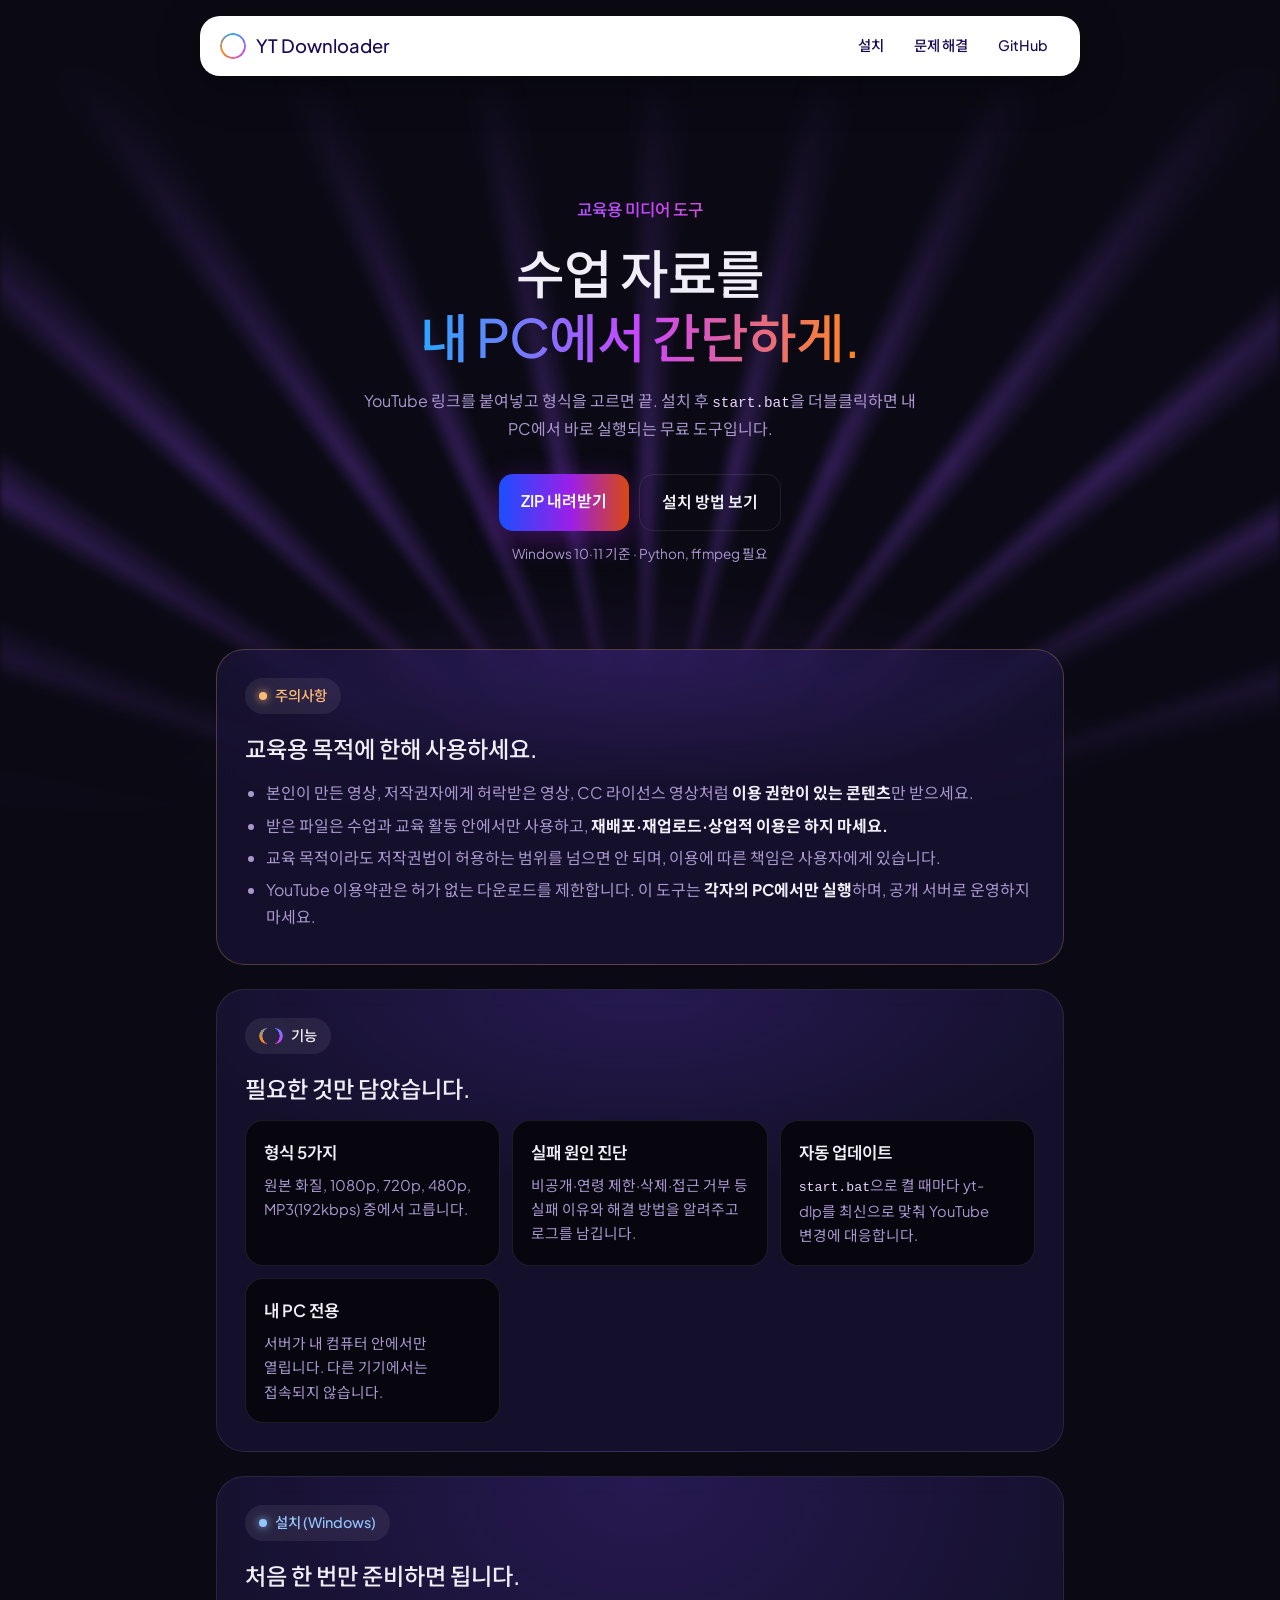
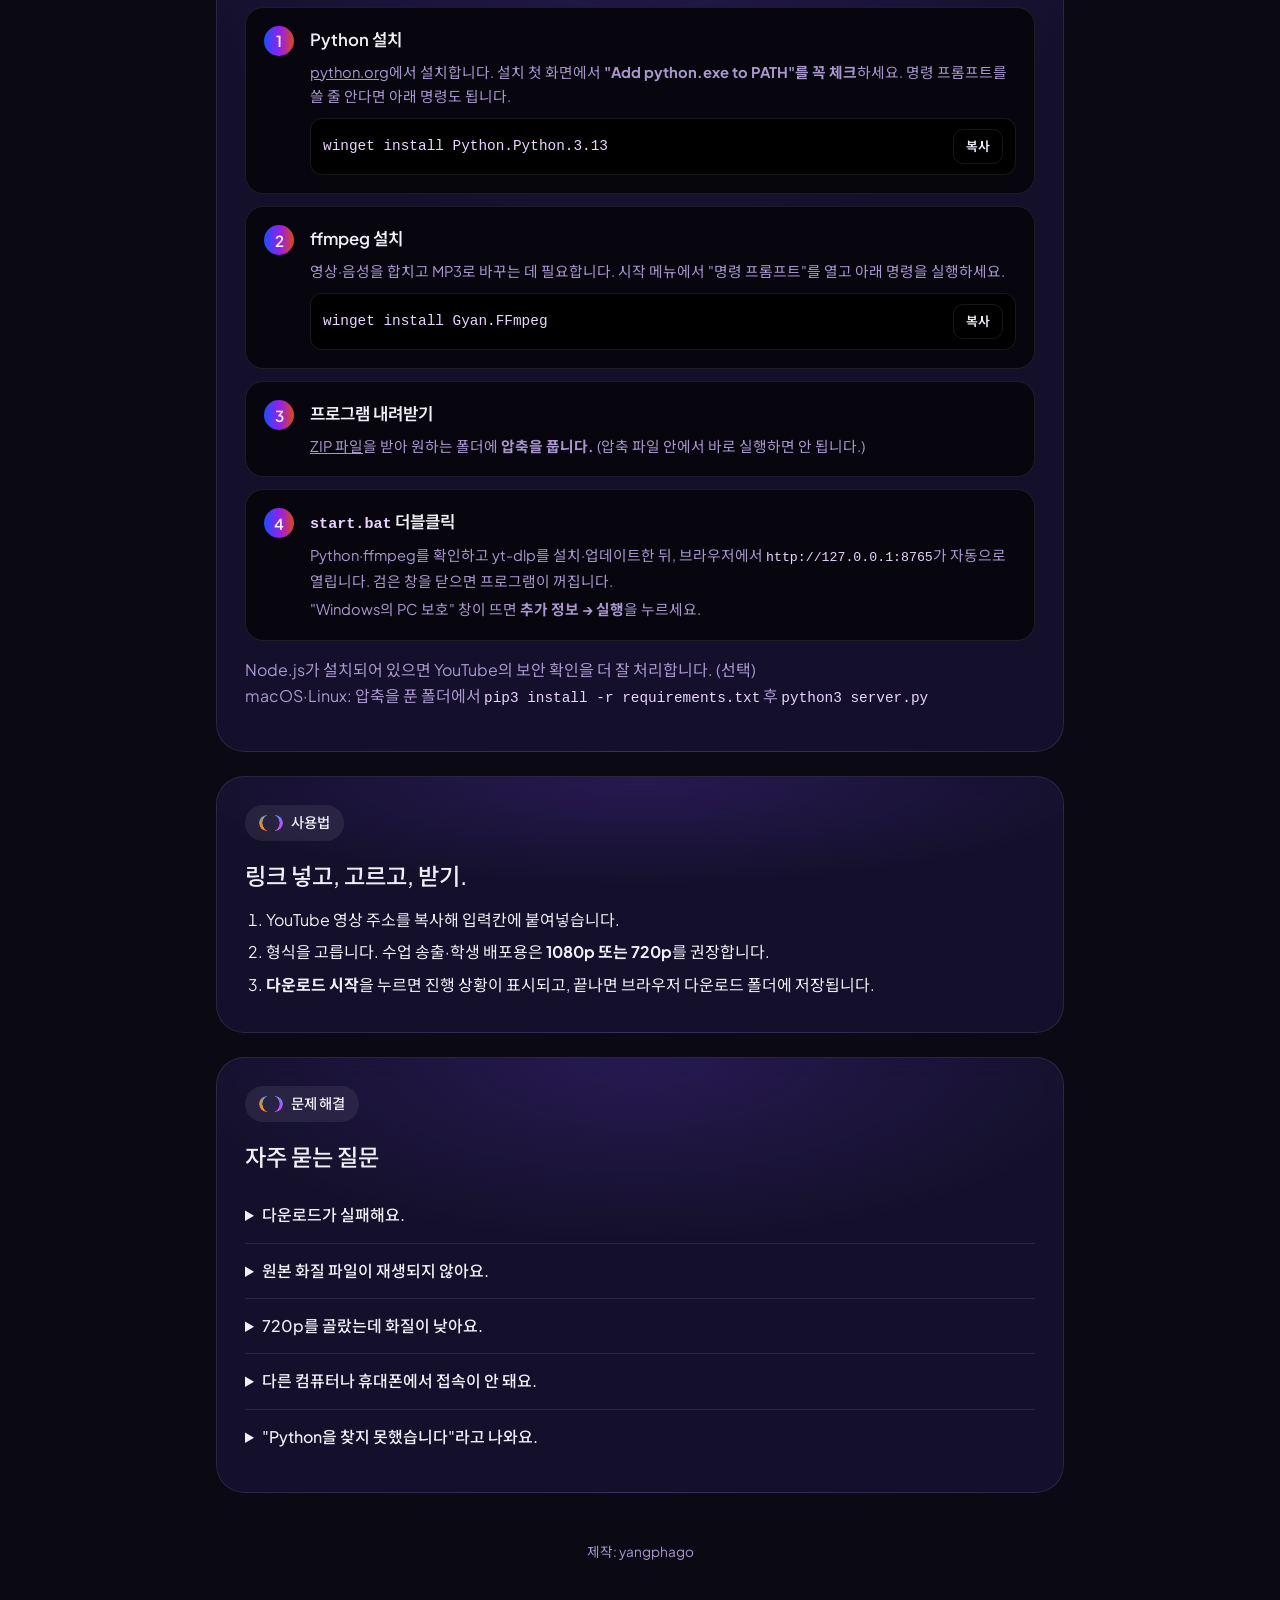
==== docs/index.html @ d8f743e7 "feat: add Windows launcher and GitHub Pages install guide - start.bat checks Python and ffmpeg, inst" ====
<!doctype html>
<html lang="ko">
<head>
  <meta charset="utf-8">
  <meta name="viewport" content="width=device-width, initial-scale=1">
  <title>유튜브 다운로더 · 교육용 설치 안내</title>
  <meta name="description" content="수업 자료 준비를 위해 내 PC에서 실행하는 무료 유튜브 다운로더. 교육용 목적에 한해 사용합니다.">
  <meta property="og:title" content="유튜브 다운로더 · 교육용">
  <meta property="og:description" content="내 PC에서 실행하는 교육용 유튜브 다운로더 설치 안내">
  <meta property="og:type" content="website">
  <link rel="icon" href="favicon.svg" type="image/svg+xml">
  <link rel="preconnect" href="https://fonts.googleapis.com">
  <link rel="preconnect" href="https://fonts.gstatic.com" crossorigin>
  <link rel="stylesheet" href="https://fonts.googleapis.com/css2?family=Plus+Jakarta+Sans:wght@400;500;600&family=Noto+Sans+KR:wght@400;500;700&display=swap">
  <style>
    :root {
      --bg: #0B0A14; --surface: rgba(30, 22, 64, .55); --surface-2: #07060F;
      --line: rgba(255, 255, 255, .09); --text: #F1EEF7; --muted: #A997CE; --ink: #1A0B54;
      --ok: #6EE7B7; --warn: #FDBA74; --info: #93C5FD;
      --grad: linear-gradient(90deg, #2BA7FF, #CA45FF 50%, #FE881B);
      --grad-btn: linear-gradient(90deg, #1C4EFF, #9B1FE8 55%, #D9480F);
      --font: "Plus Jakarta Sans", "Noto Sans KR", "Malgun Gothic", system-ui, sans-serif;
    }
    * { box-sizing: border-box; }
    html { background: var(--bg); scroll-behavior: smooth; }
    body { margin: 0; background: var(--bg); color: var(--text); font-family: var(--font); line-height: 1.65; word-break: keep-all; overflow-x: hidden; position: relative; }
    a { color: inherit; }
    .rays {
      position: absolute; inset: 0 0 auto 0; height: 820px; z-index: 0; pointer-events: none;
      background:
        radial-gradient(60% 45% at 50% 100%, rgba(170, 70, 255, .35), transparent 70%),
        repeating-conic-gradient(from 270deg at 50% 105%, rgba(0,0,0,0) 0deg 5deg, rgba(150,80,255,.28) 7deg, rgba(0,0,0,0) 10deg 12deg);
      -webkit-mask-image: linear-gradient(to bottom, transparent 5%, #000 55%, transparent 98%);
              mask-image: linear-gradient(to bottom, transparent 5%, #000 55%, transparent 98%);
      filter: blur(3px);
    }
    .nav {
      position: sticky; top: 16px; z-index: 10; max-width: 880px; width: calc(100% - 32px); margin: 16px auto 0;
      padding: 12px 20px; display: flex; align-items: center; justify-content: space-between; gap: 12px;
      background: #fff; color: var(--ink); border-radius: 20px; box-shadow: 0 10px 40px rgba(0,0,0,.35);
    }
    .brand { display: inline-flex; align-items: center; gap: 10px; text-decoration: none; font-size: 1.15rem; font-weight: 500; white-space: nowrap; }
    .ring { width: 26px; height: 26px; border-radius: 50%; flex: none;
      background: conic-gradient(#2BA7FF, #CA45FF, #FE881B, #2BA7FF);
      -webkit-mask: radial-gradient(circle, transparent 58%, #000 61%); mask: radial-gradient(circle, transparent 58%, #000 61%); }
    .ring.small { width: 16px; height: 16px; }
    .nav-links { display: flex; gap: 6px; }
    .nav-links a { text-decoration: none; font-size: .9rem; font-weight: 500; padding: 6px 12px; border-radius: 999px; }
    .nav-links a:hover { background: #F1ECFF; }
    main { position: relative; z-index: 1; max-width: 880px; margin: 0 auto; padding: 0 16px; }
    section { scroll-margin-top: 100px; }
    .hero { text-align: center; padding: 120px 0 72px; }
    .eyebrow { font-size: 1.05rem; font-weight: 500; margin: 0 0 18px; }
    .gradient-text { background: var(--grad); -webkit-background-clip: text; background-clip: text; color: transparent; }
    h1 { font-size: clamp(2rem, 6vw, 3.3rem); font-weight: 500; line-height: 1.2; letter-spacing: -.02em; margin: 0 0 20px; }
    .lead { color: var(--muted); max-width: 560px; margin: 0 auto; }
    .cta { display: flex; justify-content: center; flex-wrap: wrap; gap: 10px; margin-top: 32px; }
    .btn { display: inline-block; border: 0; border-radius: 14px; padding: 14px 22px; font: inherit; font-weight: 600; text-decoration: none; cursor: pointer; text-align: center; }
    .primary { color: #fff; background: var(--grad-btn); box-shadow: 0 8px 30px rgba(155,31,232,.35); }
    .primary:hover { box-shadow: 0 8px 36px rgba(155,31,232,.55); }
    .ghost { color: var(--text); background: transparent; border: 1px solid var(--line); }
    .ghost:hover { border-color: rgba(255,255,255,.3); }
    .small { padding: 6px 12px; font-size: .8rem; border-radius: 10px; }
    .meta { color: var(--muted); font-size: .85rem; margin-top: 12px; }
    .panel {
      background: radial-gradient(80% 60% at 50% 0%, rgba(120,70,255,.18), transparent 70%), var(--surface);
      border: 1px solid var(--line); border-radius: 28px; padding: 28px; margin-bottom: 24px; backdrop-filter: blur(12px);
    }
    .pill { display: inline-flex; align-items: center; gap: 8px; padding: 6px 14px; border-radius: 999px; background: rgba(255,255,255,.07); font-size: .9rem; font-weight: 500; }
    .dot { width: 8px; height: 8px; border-radius: 50%; }
    .warn { color: var(--warn); } .warn .dot { background: var(--warn); box-shadow: 0 0 10px var(--warn); }
    .info { color: var(--info); } .info .dot { background: var(--info); box-shadow: 0 0 10px var(--info); }
    h2 { font-size: 1.45rem; font-weight: 500; margin: 16px 0 12px; }
    h3 { font-size: 1.05rem; font-weight: 600; margin: 0 0 6px; }
    p { margin: 0 0 12px; }
    .muted { color: var(--muted); }
    ul, ol { margin: 0; padding-left: 1.3em; }
    li { margin: 6px 0; }
    .notice { border-color: rgba(253,186,116,.25); }
    .notice ul { color: var(--muted); }
    .notice strong { color: var(--text); }
    .grid { display: grid; grid-template-columns: repeat(auto-fit, minmax(220px, 1fr)); gap: 12px; margin-top: 8px; }
    .card { padding: 18px; border-radius: 18px; background: var(--surface-2); border: 1px solid var(--line); }
    .card p { color: var(--muted); font-size: .92rem; margin: 0; }
    .steps { list-style: none; padding: 0; counter-reset: step; }
    .steps > li { position: relative; padding: 18px 18px 18px 64px; margin: 12px 0; border-radius: 18px; background: var(--surface-2); border: 1px solid var(--line); }
    .steps > li::before {
      counter-increment: step; content: counter(step);
      position: absolute; left: 18px; top: 18px; width: 30px; height: 30px; border-radius: 50%;
      display: grid; place-items: center; font-weight: 600; font-size: .95rem; color: #fff; background: var(--grad-btn);
    }
    .steps p { color: var(--muted); font-size: .92rem; margin: 4px 0 0; }
    .cmd { display: flex; align-items: center; gap: 10px; flex-wrap: wrap; margin-top: 10px; padding: 10px 12px; border-radius: 12px; background: #000; border: 1px solid var(--line); }
    .cmd code { flex: 1; min-width: 0; overflow-wrap: anywhere; }
    code, kbd { font-family: Consolas, ui-monospace, monospace; font-size: .9em; }
    code { color: #E9D5FF; }
    details { border-top: 1px solid var(--line); padding: 14px 0; }
    details:first-of-type { border-top: 0; }
    summary { cursor: pointer; font-weight: 500; }
    details p { color: var(--muted); margin-top: 10px; }
    .footer { position: relative; z-index: 1; text-align: center; color: var(--muted); font-size: .85rem; padding: 24px 16px 48px; }
    @media (max-width: 560px) {
      .hero { padding: 88px 0 48px; }
      .panel { padding: 20px 16px; border-radius: 22px; }
      .nav-links a.hide-sm { display: none; }
      .steps > li { padding: 60px 16px 16px; }
    }
  </style>
</head>
<body>
  <div class="rays" aria-hidden="true"></div>

  <header class="nav">
    <a class="brand" href="#"><span class="ring" aria-hidden="true"></span><span>YT Downloader</span></a>
    <nav class="nav-links" aria-label="페이지 메뉴">
      <a href="#install">설치</a>
      <a class="hide-sm" href="#faq">문제 해결</a>
      <a href="https://github.com/roughkyo/youtubedown">GitHub</a>
    </nav>
  </header>

  <main>
    <section class="hero">
      <p class="eyebrow gradient-text">교육용 미디어 도구</p>
      <h1>수업 자료를<br><span class="gradient-text">내 PC에서 간단하게.</span></h1>
      <p class="lead">YouTube 링크를 붙여넣고 형식을 고르면 끝. 설치 후 <code>start.bat</code>을 더블클릭하면 내 PC에서 바로 실행되는 무료 도구입니다.</p>
      <div class="cta">
        <a class="btn primary" href="https://github.com/roughkyo/youtubedown/archive/refs/heads/main.zip">ZIP 내려받기</a>
        <a class="btn ghost" href="#install">설치 방법 보기</a>
      </div>
      <p class="meta">Windows 10·11 기준 · Python, ffmpeg 필요</p>
    </section>

    <section class="panel notice" aria-labelledby="notice-title">
      <span class="pill warn"><span class="dot" aria-hidden="true"></span>주의사항</span>
      <h2 id="notice-title">교육용 목적에 한해 사용하세요.</h2>
      <ul>
        <li>본인이 만든 영상, 저작권자에게 허락받은 영상, CC 라이선스 영상처럼 <strong>이용 권한이 있는 콘텐츠</strong>만 받으세요.</li>
        <li>받은 파일은 수업과 교육 활동 안에서만 사용하고, <strong>재배포·재업로드·상업적 이용은 하지 마세요.</strong></li>
        <li>교육 목적이라도 저작권법이 허용하는 범위를 넘으면 안 되며, 이용에 따른 책임은 사용자에게 있습니다.</li>
        <li>YouTube 이용약관은 허가 없는 다운로드를 제한합니다. 이 도구는 <strong>각자의 PC에서만 실행</strong>하며, 공개 서버로 운영하지 마세요.</li>
      </ul>
    </section>

    <section class="panel" aria-labelledby="features-title">
      <span class="pill"><span class="ring small" aria-hidden="true"></span>기능</span>
      <h2 id="features-title">필요한 것만 담았습니다.</h2>
      <div class="grid">
        <div class="card"><h3>형식 5가지</h3><p>원본 화질, 1080p, 720p, 480p, MP3(192kbps) 중에서 고릅니다.</p></div>
        <div class="card"><h3>실패 원인 진단</h3><p>비공개·연령 제한·삭제·접근 거부 등 실패 이유와 해결 방법을 알려주고 로그를 남깁니다.</p></div>
        <div class="card"><h3>자동 업데이트</h3><p><code>start.bat</code>으로 켤 때마다 yt-dlp를 최신으로 맞춰 YouTube 변경에 대응합니다.</p></div>
        <div class="card"><h3>내 PC 전용</h3><p>서버가 내 컴퓨터 안에서만 열립니다. 다른 기기에서는 접속되지 않습니다.</p></div>
      </div>
    </section>

    <section class="panel" id="install" aria-labelledby="install-title">
      <span class="pill info"><span class="dot" aria-hidden="true"></span>설치 (Windows)</span>
      <h2 id="install-title">처음 한 번만 준비하면 됩니다.</h2>
      <ol class="steps">
        <li>
          <h3>Python 설치</h3>
          <p><a href="https://www.python.org/downloads/">python.org</a>에서 설치합니다. 설치 첫 화면에서 <strong>"Add python.exe to PATH"를 꼭 체크</strong>하세요. 명령 프롬프트를 쓸 줄 안다면 아래 명령도 됩니다.</p>
          <div class="cmd"><code>winget install Python.Python.3.13</code><button class="btn ghost small copy" type="button">복사</button></div>
        </li>
        <li>
          <h3>ffmpeg 설치</h3>
          <p>영상·음성을 합치고 MP3로 바꾸는 데 필요합니다. 시작 메뉴에서 "명령 프롬프트"를 열고 아래 명령을 실행하세요.</p>
          <div class="cmd"><code>winget install Gyan.FFmpeg</code><button class="btn ghost small copy" type="button">복사</button></div>
        </li>
        <li>
          <h3>프로그램 내려받기</h3>
          <p><a href="https://github.com/roughkyo/youtubedown/archive/refs/heads/main.zip">ZIP 파일</a>을 받아 원하는 폴더에 <strong>압축을 풉니다.</strong> (압축 파일 안에서 바로 실행하면 안 됩니다.)</p>
        </li>
        <li>
          <h3><code>start.bat</code> 더블클릭</h3>
          <p>Python·ffmpeg를 확인하고 yt-dlp를 설치·업데이트한 뒤, 브라우저에서 <code>http://127.0.0.1:8765</code>가 자동으로 열립니다. 검은 창을 닫으면 프로그램이 꺼집니다.</p>
          <p>"Windows의 PC 보호" 창이 뜨면 <strong>추가 정보 → 실행</strong>을 누르세요.</p>
        </li>
      </ol>
      <p class="muted" style="margin-top:16px">Node.js가 설치되어 있으면 YouTube의 보안 확인을 더 잘 처리합니다. (선택)<br>
        macOS·Linux: 압축을 푼 폴더에서 <code>pip3 install -r requirements.txt</code> 후 <code>python3 server.py</code></p>
    </section>

    <section class="panel" aria-labelledby="usage-title">
      <span class="pill"><span class="ring small" aria-hidden="true"></span>사용법</span>
      <h2 id="usage-title">링크 넣고, 고르고, 받기.</h2>
      <ol>
        <li>YouTube 영상 주소를 복사해 입력칸에 붙여넣습니다.</li>
        <li>형식을 고릅니다. 수업 송출·학생 배포용은 <strong>1080p 또는 720p</strong>를 권장합니다.</li>
        <li><strong>다운로드 시작</strong>을 누르면 진행 상황이 표시되고, 끝나면 브라우저 다운로드 폴더에 저장됩니다.</li>
      </ol>
    </section>

    <section class="panel" id="faq" aria-labelledby="faq-title">
      <span class="pill"><span class="ring small" aria-hidden="true"></span>문제 해결</span>
      <h2 id="faq-title">자주 묻는 질문</h2>
      <details>
        <summary>다운로드가 실패해요.</summary>
        <p>화면에 실패 원인과 해결 방법이 표시되고, "실패 로그 받기"로 자세한 기록을 볼 수 있습니다. "접근 거부(403)"나 "추출기 오류"라면 프로그램을 끄고 <code>start.bat</code>으로 다시 켜서 yt-dlp를 업데이트하세요.</p>
      </details>
      <details>
        <summary>원본 화질 파일이 재생되지 않아요.</summary>
        <p>원본 화질은 4K·AV1 코덱이거나 mkv 파일인 경우가 많아 오래된 PC나 기본 플레이어에서 재생되지 않을 수 있습니다. VLC 같은 플레이어를 쓰거나 1080p·720p로 다시 받으세요.</p>
      </details>
      <details>
        <summary>720p를 골랐는데 화질이 낮아요.</summary>
        <p>원래 영상에 그 화질이 없으면 있는 화질 중 가장 가까운 것으로 저장됩니다.</p>
      </details>
      <details>
        <summary>다른 컴퓨터나 휴대폰에서 접속이 안 돼요.</summary>
        <p>정상입니다. 이 도구는 실행한 PC 안에서만 열리도록 만들어졌습니다. 다른 PC에서 쓰려면 그 PC에도 설치하세요.</p>
      </details>
      <details>
        <summary>"Python을 찾지 못했습니다"라고 나와요.</summary>
        <p>Python을 설치할 때 "Add python.exe to PATH"를 체크하지 않은 경우입니다. Python 설치 프로그램을 다시 실행해 "Modify"에서 PATH 옵션을 켜거나, 다시 설치하세요.</p>
      </details>
    </section>
  </main>

  <footer class="footer">제작: yangphago</footer>

  <script>
    document.querySelectorAll(".copy").forEach((btn) => {
      btn.addEventListener("click", async () => {
        const text = btn.previousElementSibling.textContent;
        try { await navigator.clipboard.writeText(text); btn.textContent = "복사됨"; }
        catch { btn.textContent = "직접 선택해 복사하세요"; }
        setTimeout(() => { btn.textContent = "복사"; }, 1800);
      });
    });
  </script>
</body>
</html>
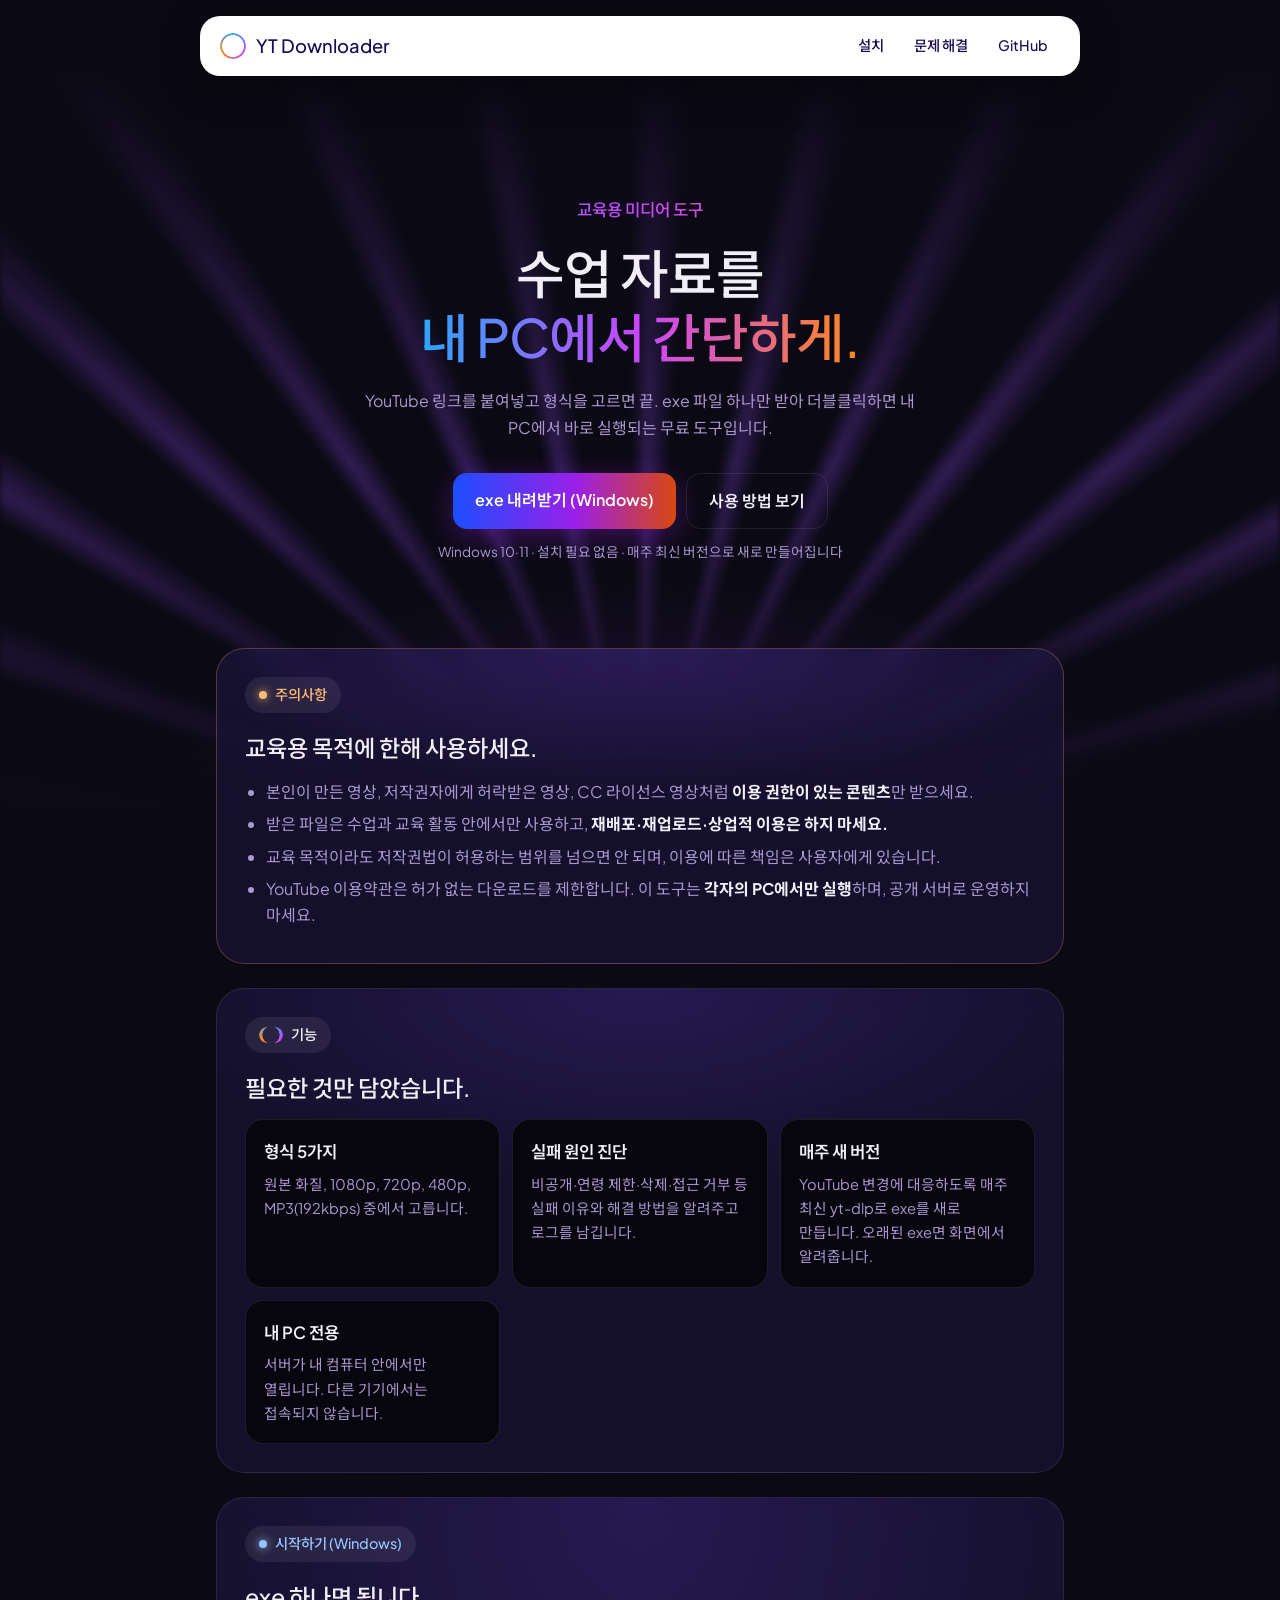
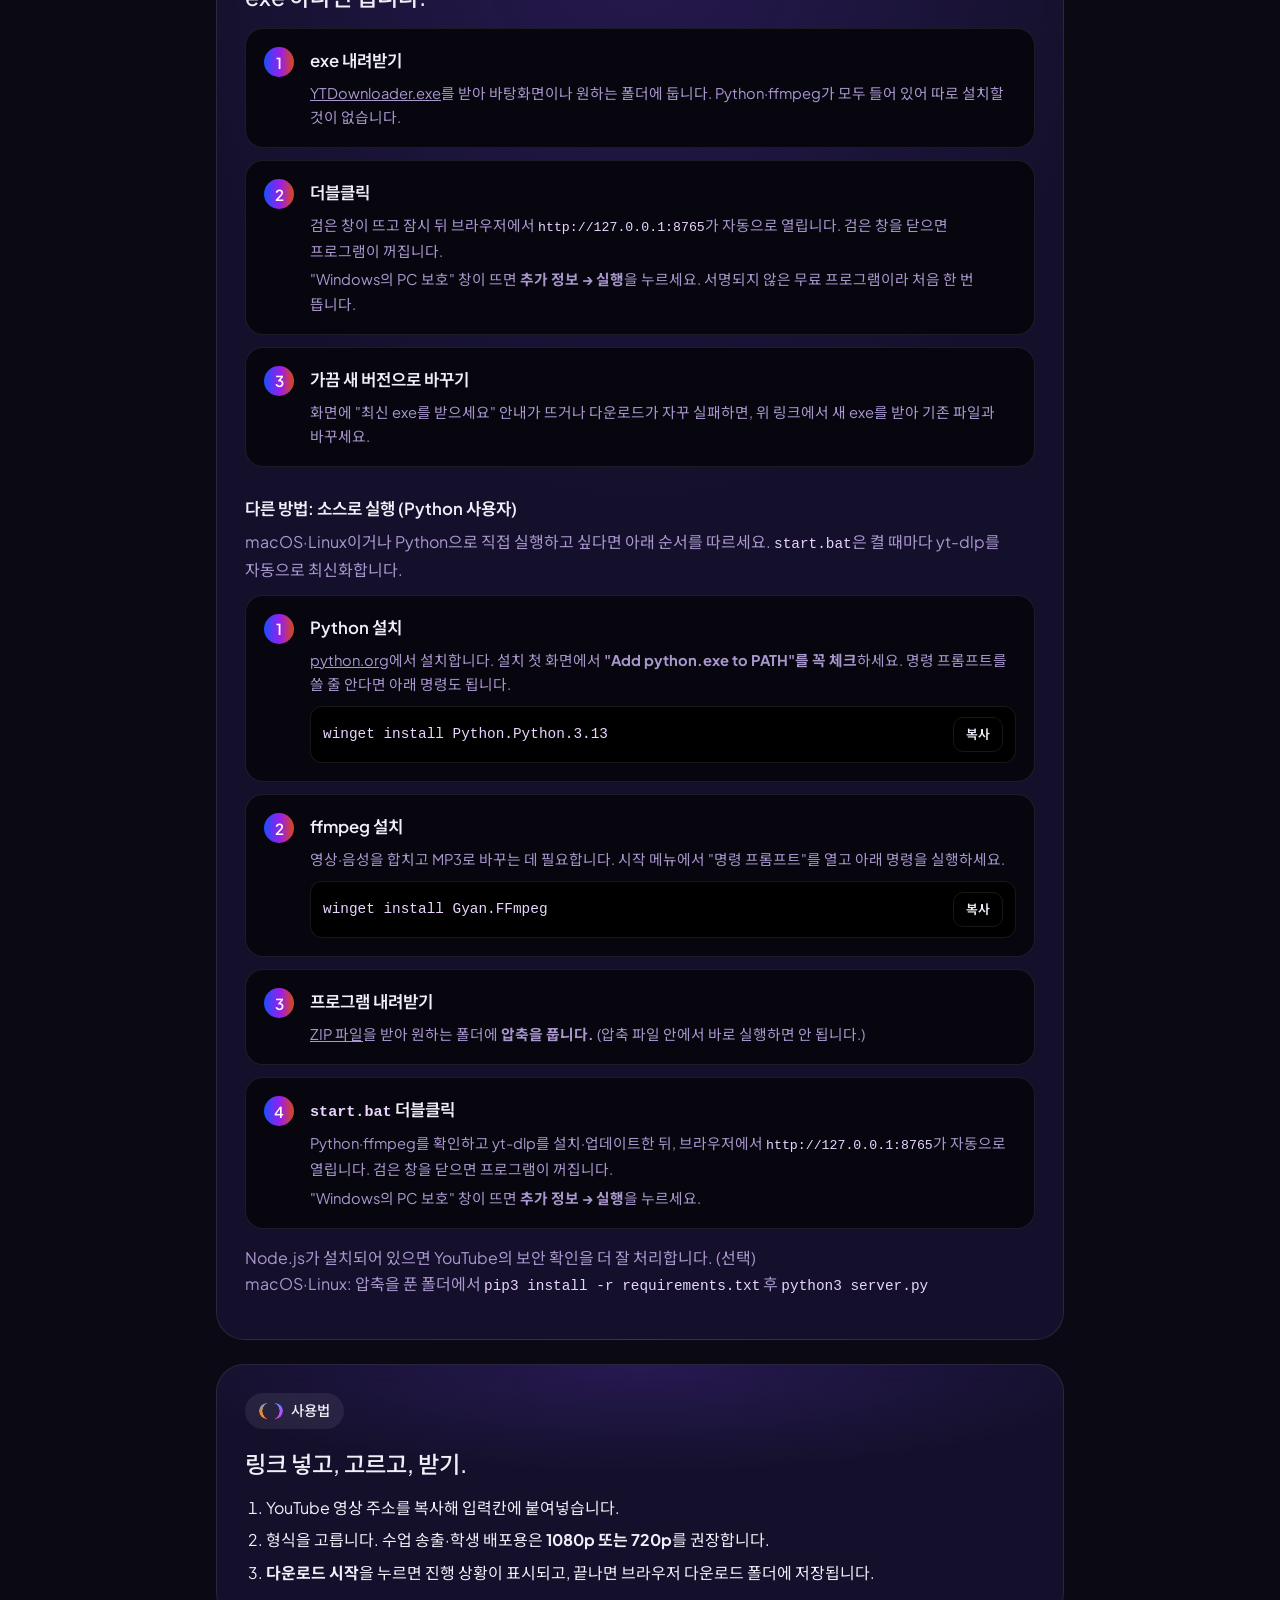
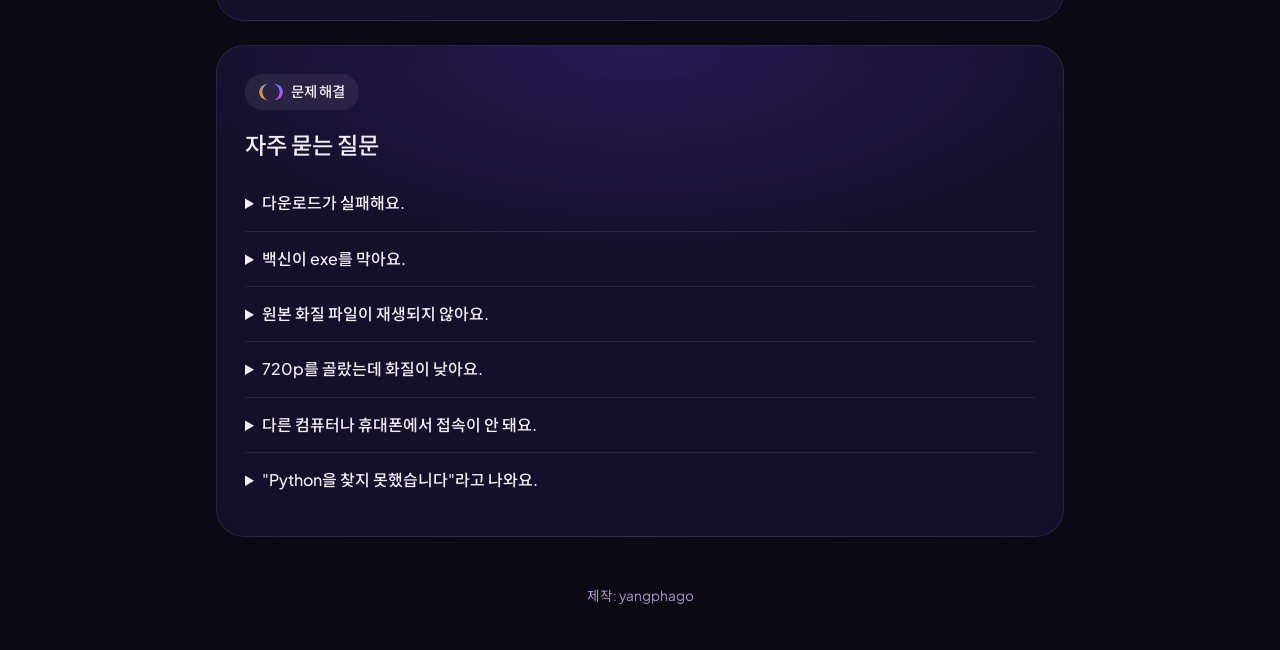
==== commit c0a7cc83: "feat: distribute as a single Windows exe with weekly rebuilds - paths.py: one owner for resource, lo" ====
--- a/docs/index.html
+++ b/docs/index.html
@@ -123,12 +123,12 @@
     <section class="hero">
       <p class="eyebrow gradient-text">교육용 미디어 도구</p>
       <h1>수업 자료를<br><span class="gradient-text">내 PC에서 간단하게.</span></h1>
-      <p class="lead">YouTube 링크를 붙여넣고 형식을 고르면 끝. 설치 후 <code>start.bat</code>을 더블클릭하면 내 PC에서 바로 실행되는 무료 도구입니다.</p>
+      <p class="lead">YouTube 링크를 붙여넣고 형식을 고르면 끝. exe 파일 하나만 받아 더블클릭하면 내 PC에서 바로 실행되는 무료 도구입니다.</p>
       <div class="cta">
-        <a class="btn primary" href="https://github.com/roughkyo/youtubedown/archive/refs/heads/main.zip">ZIP 내려받기</a>
-        <a class="btn ghost" href="#install">설치 방법 보기</a>
+        <a class="btn primary" href="https://github.com/roughkyo/youtubedown/releases/latest/download/YTDownloader.exe">exe 내려받기 (Windows)</a>
+        <a class="btn ghost" href="#install">사용 방법 보기</a>
       </div>
-      <p class="meta">Windows 10·11 기준 · Python, ffmpeg 필요</p>
+      <p class="meta">Windows 10·11 · 설치 필요 없음 · 매주 최신 버전으로 새로 만들어집니다</p>
     </section>
 
     <section class="panel notice" aria-labelledby="notice-title">
@@ -148,14 +148,32 @@
       <div class="grid">
         <div class="card"><h3>형식 5가지</h3><p>원본 화질, 1080p, 720p, 480p, MP3(192kbps) 중에서 고릅니다.</p></div>
         <div class="card"><h3>실패 원인 진단</h3><p>비공개·연령 제한·삭제·접근 거부 등 실패 이유와 해결 방법을 알려주고 로그를 남깁니다.</p></div>
-        <div class="card"><h3>자동 업데이트</h3><p><code>start.bat</code>으로 켤 때마다 yt-dlp를 최신으로 맞춰 YouTube 변경에 대응합니다.</p></div>
+        <div class="card"><h3>매주 새 버전</h3><p>YouTube 변경에 대응하도록 매주 최신 yt-dlp로 exe를 새로 만듭니다. 오래된 exe면 화면에서 알려줍니다.</p></div>
         <div class="card"><h3>내 PC 전용</h3><p>서버가 내 컴퓨터 안에서만 열립니다. 다른 기기에서는 접속되지 않습니다.</p></div>
       </div>
     </section>
 
     <section class="panel" id="install" aria-labelledby="install-title">
-      <span class="pill info"><span class="dot" aria-hidden="true"></span>설치 (Windows)</span>
-      <h2 id="install-title">처음 한 번만 준비하면 됩니다.</h2>
+      <span class="pill info"><span class="dot" aria-hidden="true"></span>시작하기 (Windows)</span>
+      <h2 id="install-title">exe 하나면 됩니다.</h2>
+      <ol class="steps">
+        <li>
+          <h3>exe 내려받기</h3>
+          <p><a href="https://github.com/roughkyo/youtubedown/releases/latest/download/YTDownloader.exe">YTDownloader.exe</a>를 받아 바탕화면이나 원하는 폴더에 둡니다. Python·ffmpeg가 모두 들어 있어 따로 설치할 것이 없습니다.</p>
+        </li>
+        <li>
+          <h3>더블클릭</h3>
+          <p>검은 창이 뜨고 잠시 뒤 브라우저에서 <code>http://127.0.0.1:8765</code>가 자동으로 열립니다. 검은 창을 닫으면 프로그램이 꺼집니다.</p>
+          <p>"Windows의 PC 보호" 창이 뜨면 <strong>추가 정보 → 실행</strong>을 누르세요. 서명되지 않은 무료 프로그램이라 처음 한 번 뜹니다.</p>
+        </li>
+        <li>
+          <h3>가끔 새 버전으로 바꾸기</h3>
+          <p>화면에 "최신 exe를 받으세요" 안내가 뜨거나 다운로드가 자꾸 실패하면, 위 링크에서 새 exe를 받아 기존 파일과 바꾸세요.</p>
+        </li>
+      </ol>
+
+      <h3 style="margin-top:28px">다른 방법: 소스로 실행 (Python 사용자)</h3>
+      <p class="muted">macOS·Linux이거나 Python으로 직접 실행하고 싶다면 아래 순서를 따르세요. <code>start.bat</code>은 켤 때마다 yt-dlp를 자동으로 최신화합니다.</p>
       <ol class="steps">
         <li>
           <h3>Python 설치</h3>
@@ -196,7 +214,11 @@
       <h2 id="faq-title">자주 묻는 질문</h2>
       <details>
         <summary>다운로드가 실패해요.</summary>
-        <p>화면에 실패 원인과 해결 방법이 표시되고, "실패 로그 받기"로 자세한 기록을 볼 수 있습니다. "접근 거부(403)"나 "추출기 오류"라면 프로그램을 끄고 <code>start.bat</code>으로 다시 켜서 yt-dlp를 업데이트하세요.</p>
+        <p>화면에 실패 원인과 해결 방법이 표시되고, "실패 로그 받기"로 자세한 기록을 볼 수 있습니다(exe 옆 <code>logs</code> 폴더에도 저장됩니다). "접근 거부(403)"나 "추출기 오류"라면 대부분 yt-dlp가 오래된 경우입니다. 최신 exe로 바꾸거나, 소스로 실행 중이라면 <code>start.bat</code>으로 다시 켜세요.</p>
+      </details>
+      <details>
+        <summary>백신이 exe를 막아요.</summary>
+        <p>PyInstaller로 만든 서명 없는 exe는 일부 백신이 잘못 경고하는 경우가 있습니다. 걱정되면 GitHub의 소스 코드로 직접 실행하세요(위 "소스로 실행").</p>
       </details>
       <details>
         <summary>원본 화질 파일이 재생되지 않아요.</summary>
